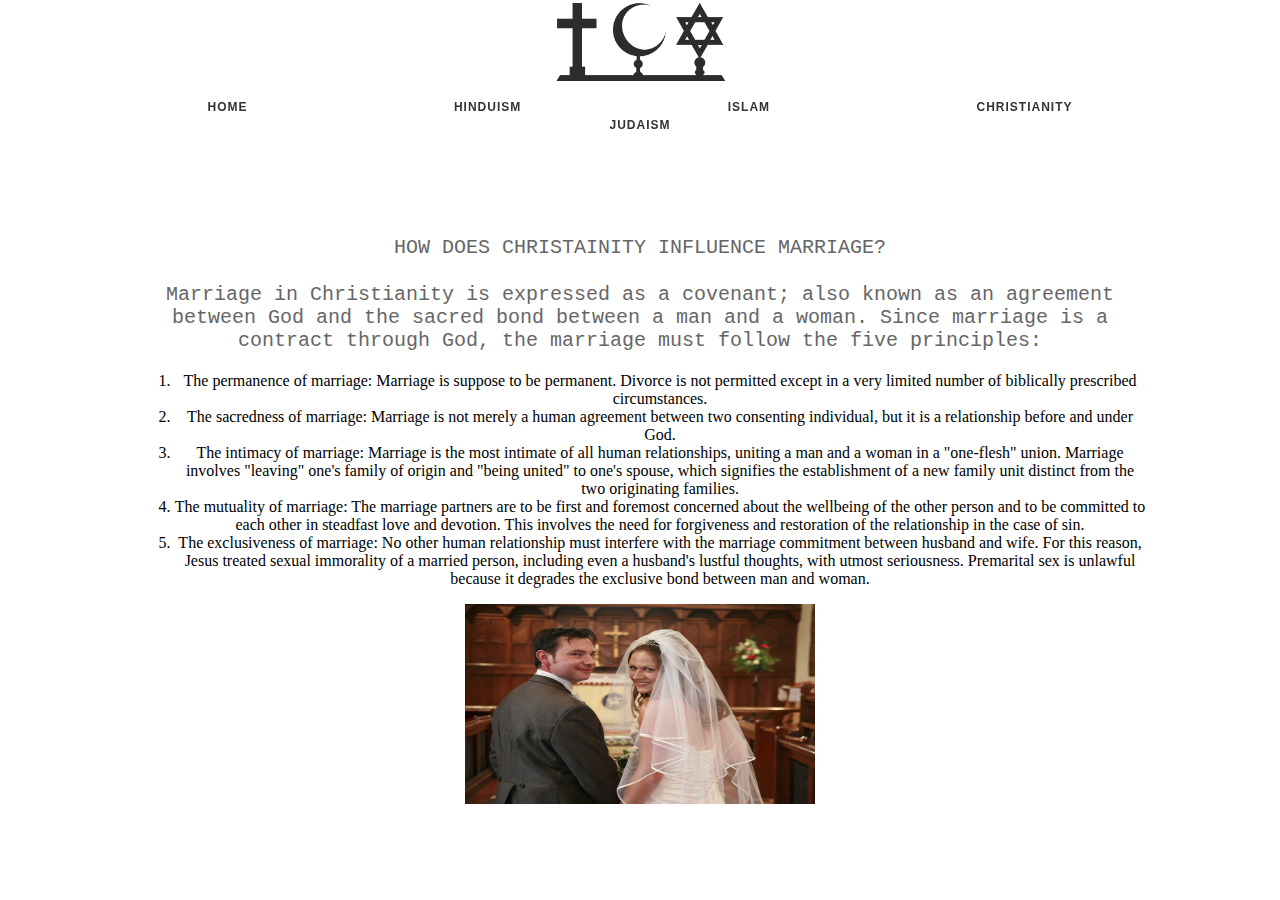
==== christ.html @ 5a82592e "first" ====
<!DOCTYPE html>
<html>
<head>
  <title>"Marriage among Christianity"</title>
  <link href="style.css" type="text/css" rel="stylesheet">
  <link href="https://fonts.googleapis.com/css?family=Raleway" type="text/css" rel="stylesheet" >
</head>
<body>
  <div class="navigation">
    <img src="r1.png" width="180px;" align="middle"/>
    <ul>
      <li>  <a href="index.html">Home</a>
      </li>
      <li>  <a href="hinduism.html">Hinduism</a>
      </li>
      <li>  <a href="isam.html">Islam</a>
      </li>
      <li>  <a href="christ.html">Christianity</a>
      </li>
      <li>  <a href="j.html">Judaism</a>
      </li>
    </ul>
  </div>
  <div class="content-box">
    <h1>How Does Christainity Influence Marriage? </h1>
    <div class="content-body">
      <p>Marriage in Christianity is expressed as a covenant; also known as an agreement between God and the sacred bond between a man and a woman. Since marriage is a contract through God, the marriage must follow the five principles:</p>
      <ol>
        <li> The permanence of marriage: Marriage is suppose to be permanent. Divorce is not permitted except in a very limited number of biblically prescribed circumstances.
        </li>
        <li>  The sacredness of marriage: Marriage is not merely a human agreement between two consenting individual, but it is a relationship before and under God.
        </li>
        <li>  The intimacy of marriage: Marriage is the most intimate of all human relationships, uniting a man and a woman in a "one-flesh" union. Marriage involves "leaving" one's family of origin and "being united" to one's spouse, which signifies the establishment of a new family unit distinct from the two originating families.
        </li>
        <li>  The mutuality of marriage: The marriage partners are to be first and foremost concerned about the wellbeing of the other person and to be committed to each other in steadfast love and devotion. This involves the need for forgiveness and restoration of the relationship in the case of sin.
        </li>
        <li>  The exclusiveness of marriage: No other human relationship must interfere with the marriage commitment between husband and wife. For this reason, Jesus treated sexual immorality of a married person, including even a husband's lustful thoughts, with utmost seriousness. Premarital sex is unlawful because it degrades the exclusive bond between man and woman. 
        </li>
      </ol>
      <img src="c.jpg" width="180px;"style="width:350px;height:200px;"/>
    </div >
  </div>
---- style.css ----
.navigation{
  background-color: rgba(255, 255, 255, 0.9);
  height: auto;
  text-align: center;
  position: fixed;
  left: 0;
  top: 0;
  z-index: 999;
}

.navigation ul {
  padding: 0;
}

.navigation li {
  color: #666666;
  display: inline;
  font-family: 'Roboto', sans-serif;
  font-size: 16px;
  font-weight: 100;
  letter-spacing: 2px;
  margin: 100px;
  text-transform: uppercase;
}
.content-box {
  background: rgba(255, 255, 255, 0.9);
  height: 200px;
  margin: 0 auto;
  position: relative;
  top: 220px;
  width: 80%;
}
.content-body {
  text-align: center;
}
.content-body a{
  color: #666666;
  font-family: 'Courier', sans-serif;
  font-size: 20px;
  font-weight: 100;
  text-align: center;
  line-height: 200px;
}
.content-body img{
  text-align: center;
  line-height: 500px;
}



h1,h2 {
  font-size: 20px;
  font-weight: 150;
  background: white ;
  color: #666666;
  font-family: 'Courier', sans-serif;
  position: relative;
  line-height: 30px;
  text-align: center;
  text-transform: uppercase;
}
h2{
    line-height: 250px;
}
p {
  color: #666666;
  font-family: 'Courier', sans-serif;
  font-size: 20px;
  font-weight: 100;
  text-align: center;
}

a{
    text-decoration: none;
    color: #333333;
    text-transform: uppercase;
    font-size: 12px;
    font-weight: 800;
    letter-spacing: 1px;
}
a:hover,
a:focus {
  color: #0085A1;
}
a img:hover,
a img:focus {
cursor: pointer;;
}
img {
    text-align: center;
}
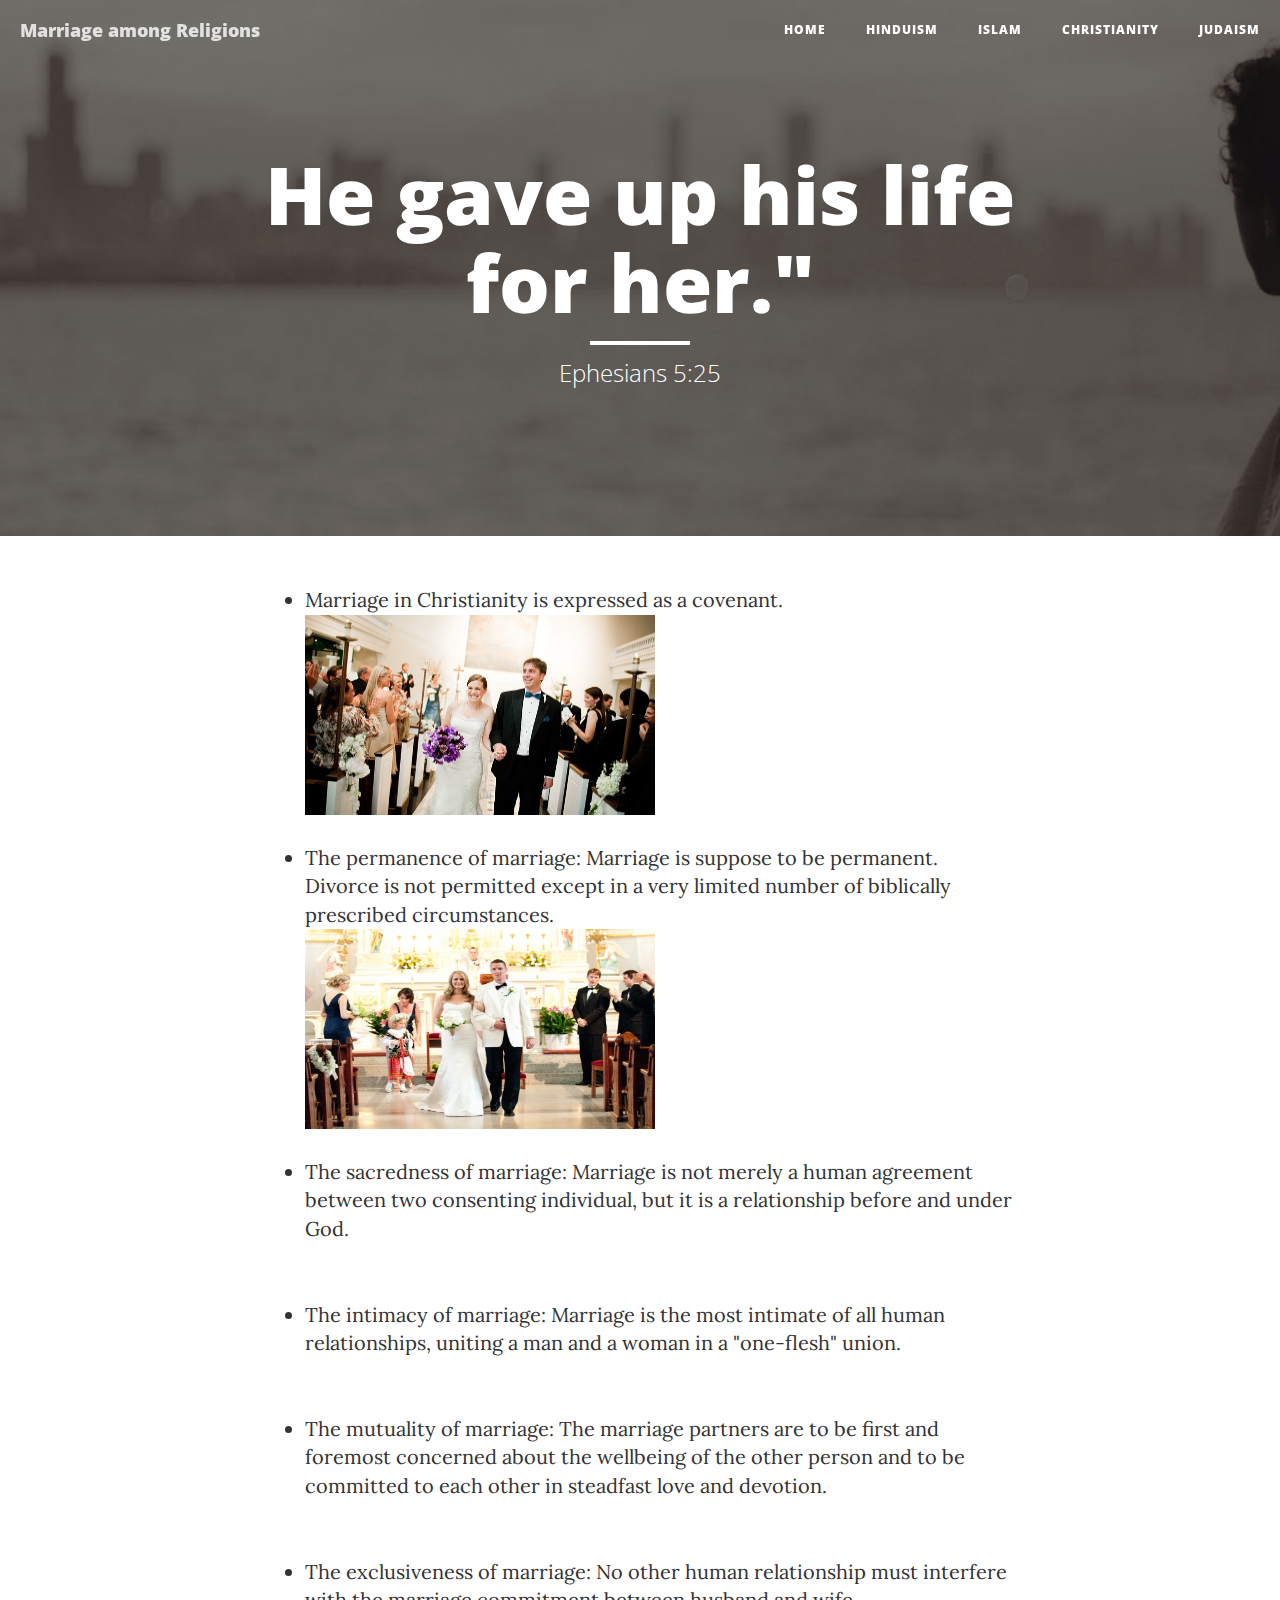
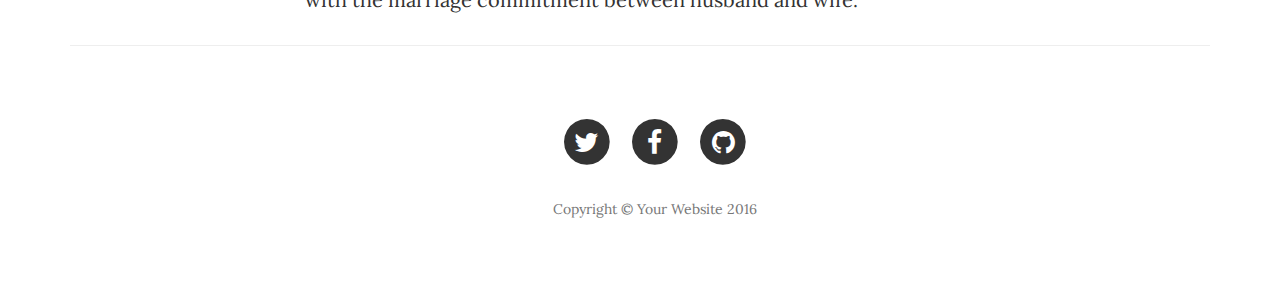
==== commit 057f1fd9: "6" ====
--- a/christ.html
+++ b/christ.html
@@ -1,42 +1,182 @@
 <!DOCTYPE html>
-<html>
+<html lang="en">
+
 <head>
-  <title>"Marriage among Christianity"</title>
-  <link href="style.css" type="text/css" rel="stylesheet">
-  <link href="https://fonts.googleapis.com/css?family=Raleway" type="text/css" rel="stylesheet" >
+
+    <meta charset="utf-8">
+    <meta http-equiv="X-UA-Compatible" content="IE=edge">
+    <meta name="viewport" content="width=device-width, initial-scale=1">
+    <meta name="description" content="">
+    <meta name="author" content="">
+
+    <title>Clean Blog - About</title>
+
+    <!-- Bootstrap Core CSS -->
+    <link href="vendor/bootstrap/css/bootstrap.min.css" rel="stylesheet">
+
+    <!-- Theme CSS -->
+    <link href="css/clean-blog.min.css" rel="stylesheet">
+
+    <!-- Custom Fonts -->
+    <link href="vendor/font-awesome/css/font-awesome.min.css" rel="stylesheet" type="text/css">
+    <link href='https://fonts.googleapis.com/css?family=Lora:400,700,400italic,700italic' rel='stylesheet' type='text/css'>
+    <link href='https://fonts.googleapis.com/css?family=Open+Sans:300italic,400italic,600italic,700italic,800italic,400,300,600,700,800' rel='stylesheet' type='text/css'>
+
+    <!-- HTML5 Shim and Respond.js IE8 support of HTML5 elements and media queries -->
+    <!-- WARNING: Respond.js doesn't work if you view the page via file:// -->
+    <!--[if lt IE 9]>
+        <script src="https://oss.maxcdn.com/libs/html5shiv/3.7.0/html5shiv.js"></script>
+        <script src="https://oss.maxcdn.com/libs/respond.js/1.4.2/respond.min.js"></script>
+    <![endif]-->
+
 </head>
+
 <body>
-  <div class="navigation">
-    <img src="r1.png" width="180px;" align="middle"/>
-    <ul>
-      <li>  <a href="index.html">Home</a>
-      </li>
-      <li>  <a href="hinduism.html">Hinduism</a>
-      </li>
-      <li>  <a href="isam.html">Islam</a>
-      </li>
-      <li>  <a href="christ.html">Christianity</a>
-      </li>
-      <li>  <a href="j.html">Judaism</a>
-      </li>
-    </ul>
-  </div>
-  <div class="content-box">
-    <h1>How Does Christainity Influence Marriage? </h1>
-    <div class="content-body">
-      <p>Marriage in Christianity is expressed as a covenant; also known as an agreement between God and the sacred bond between a man and a woman. Since marriage is a contract through God, the marriage must follow the five principles:</p>
-      <ol>
-        <li> The permanence of marriage: Marriage is suppose to be permanent. Divorce is not permitted except in a very limited number of biblically prescribed circumstances.
-        </li>
-        <li>  The sacredness of marriage: Marriage is not merely a human agreement between two consenting individual, but it is a relationship before and under God.
-        </li>
-        <li>  The intimacy of marriage: Marriage is the most intimate of all human relationships, uniting a man and a woman in a "one-flesh" union. Marriage involves "leaving" one's family of origin and "being united" to one's spouse, which signifies the establishment of a new family unit distinct from the two originating families.
-        </li>
-        <li>  The mutuality of marriage: The marriage partners are to be first and foremost concerned about the wellbeing of the other person and to be committed to each other in steadfast love and devotion. This involves the need for forgiveness and restoration of the relationship in the case of sin.
-        </li>
-        <li>  The exclusiveness of marriage: No other human relationship must interfere with the marriage commitment between husband and wife. For this reason, Jesus treated sexual immorality of a married person, including even a husband's lustful thoughts, with utmost seriousness. Premarital sex is unlawful because it degrades the exclusive bond between man and woman. 
-        </li>
-      </ol>
-      <img src="c.jpg" width="180px;"style="width:350px;height:200px;"/>
-    </div >
-  </div>
+
+    <!-- Navigation -->
+    <nav class="navbar navbar-default navbar-custom navbar-fixed-top">
+        <div class="container-fluid">
+            <!-- Brand and toggle get grouped for better mobile display -->
+            <div class="navbar-header page-scroll">
+                <button type="button" class="navbar-toggle" data-toggle="collapse" data-target="#bs-example-navbar-collapse-1">
+                    <span class="sr-only">Toggle navigation</span>
+                    Menu <i class="fa fa-bars"></i>
+                </button>
+                <a class="navbar-brand" href="index.html">Marriage among Religions </a>
+            </div>
+
+            <!-- Collect the nav links, forms, and other content for toggling -->
+            <div class="collapse navbar-collapse" id="bs-example-navbar-collapse-1">
+                <ul class="nav navbar-nav navbar-right">
+                  <li>
+                      <a href="index.html">Home</a>
+                  </li>
+                  <li>
+                      <a href="hindu.html">Hinduism</a>
+                  </li>
+                  <li>
+                      <a href="islam.html">Islam</a>
+                  </li>
+                  <li>
+                      <a href="christ.html">Christianity</a>
+                  </li>
+                  <li>
+                    <a href="judaism.html">Judaism</a>
+                </li>
+                </ul>
+            </div>
+            <!-- /.navbar-collapse -->
+        </div>
+        <!-- /.container -->
+    </nav>
+
+    <!-- Page Header -->
+    <!-- Set your background image for this header on the line below. -->
+    <header class="intro-header" style="background-image: url('img/about-bg.jpg')">
+        <div class="container">
+            <div class="row">
+                <div class="col-lg-8 col-lg-offset-2 col-md-10 col-md-offset-1">
+                    <div class="page-heading">
+                        <h1> He gave up his life for her."</h1>
+                        <hr class="small">
+                        <span class="subheading">Ephesians 5:25</span>
+                    </div>
+                </div>
+            </div>
+        </div>
+    </header>
+
+    <!-- Main Content -->
+    <div class="container">
+        <div class="row">
+            <div class="col-lg-8 col-lg-offset-2 col-md-10 col-md-offset-1">
+              <ul>
+                <li>
+                    Marriage in Christianity is expressed as a covenant.
+                </li>
+                  <img src="img/c.jpg" width="180px;"style="width:350px;height:200px;"/>
+                <br>
+                <br>
+                <li>
+                  The permanence of marriage: Marriage is suppose to be permanent. Divorce is not permitted except in a very limited number of biblically prescribed circumstances.
+                </li>
+                  <img src="img/c2.jpg" width="180px;"style="width:350px;height:200px;"/>
+                <br>
+                <br>
+                <li>
+                  The sacredness of marriage: Marriage is not merely a human agreement between two consenting individual, but it is a relationship before and under God.
+                </li>
+                <br>
+                <br>
+                <li>
+                  The intimacy of marriage: Marriage is the most intimate of all human relationships, uniting a man and a woman in a "one-flesh" union.
+                </li>
+                <br>
+                <br>
+                <li>
+                  The mutuality of marriage: The marriage partners are to be first and foremost concerned about the wellbeing of the other person and to be committed to each other in steadfast love and devotion.
+                </li>
+                <br>
+                <br>
+                <li>
+                  The exclusiveness of marriage: No other human relationship must interfere with the marriage commitment between husband and wife.
+               </li>
+             </ul>
+        </div>
+    </div>
+
+    <hr>
+
+    <!-- Footer -->
+    <footer>
+        <div class="container">
+            <div class="row">
+                <div class="col-lg-8 col-lg-offset-2 col-md-10 col-md-offset-1">
+                    <ul class="list-inline text-center">
+                        <li>
+                            <a href="#">
+                                <span class="fa-stack fa-lg">
+                                    <i class="fa fa-circle fa-stack-2x"></i>
+                                    <i class="fa fa-twitter fa-stack-1x fa-inverse"></i>
+                                </span>
+                            </a>
+                        </li>
+                        <li>
+                            <a href="#">
+                                <span class="fa-stack fa-lg">
+                                    <i class="fa fa-circle fa-stack-2x"></i>
+                                    <i class="fa fa-facebook fa-stack-1x fa-inverse"></i>
+                                </span>
+                            </a>
+                        </li>
+                        <li>
+                            <a href="#">
+                                <span class="fa-stack fa-lg">
+                                    <i class="fa fa-circle fa-stack-2x"></i>
+                                    <i class="fa fa-github fa-stack-1x fa-inverse"></i>
+                                </span>
+                            </a>
+                        </li>
+                    </ul>
+                    <p class="copyright text-muted">Copyright &copy; Your Website 2016</p>
+                </div>
+            </div>
+        </div>
+    </footer>
+
+    <!-- jQuery -->
+    <script src="vendor/jquery/jquery.min.js"></script>
+
+    <!-- Bootstrap Core JavaScript -->
+    <script src="vendor/bootstrap/js/bootstrap.min.js"></script>
+
+    <!-- Contact Form JavaScript -->
+    <script src="js/jqBootstrapValidation.js"></script>
+    <script src="js/contact_me.js"></script>
+
+    <!-- Theme JavaScript -->
+    <script src="js/clean-blog.min.js"></script>
+
+</body>
+
+</html>
--- a/css/clean-blog.min.css
+++ b/css/clean-blog.min.css
@@ -0,0 +1,5 @@
+/*!
+ * Start Bootstrap - Clean Blog v3.3.7+1 (http://startbootstrap.com/template-overviews/clean-blog)
+ * Copyright 2013-2017 Start Bootstrap
+ * Licensed under MIT (https://github.com/BlackrockDigital/startbootstrap/blob/gh-pages/LICENSE)
+ */a,body{color:#333}.navbar-custom .nav li a,.navbar-custom .navbar-brand,h1,h2,h3,h4,h5,h6{font-weight:800}.caption,.intro-header .page-heading,.intro-header .site-heading,footer .copyright{text-align:center}body{font-family:Lora,'Times New Roman',serif;font-size:20px;-webkit-tap-highlight-color:#0085A1}.intro-header .page-heading .subheading,.intro-header .post-heading .subheading,.intro-header .site-heading .subheading,.navbar-custom,h1,h2,h3,h4,h5,h6{font-family:'Open Sans','Helvetica Neue',Helvetica,Arial,sans-serif}p{line-height:1.5;margin:30px 0}p a{text-decoration:underline}a:focus,a:hover{color:#0085A1}a img:focus,a img:hover{cursor:zoom-in}blockquote{color:#777;font-style:italic}hr.small{max-width:100px;margin:15px auto;border-width:4px;border-color:#fff}.navbar-custom{position:absolute;top:0;left:0;width:100%;z-index:3}.navbar-custom .navbar-header .navbar-toggle{color:#777;font-weight:800;text-transform:uppercase;font-size:12px}.navbar-custom .nav li a{text-transform:uppercase;font-size:12px;letter-spacing:1px}@media only screen and (min-width:768px){.navbar-custom{background:0 0;border-bottom:1px solid transparent}.navbar-custom .navbar-brand{color:#fff;padding:20px}.navbar-custom .navbar-brand:focus,.navbar-custom .navbar-brand:hover{color:rgba(255,255,255,.8)}.navbar-custom .nav li a{color:#fff;padding:20px}.navbar-custom .nav li a:focus,.navbar-custom .nav li a:hover{color:rgba(255,255,255,.8)}.navbar-custom .nav li ul.dropdown-menu a{color:#333}.navbar-custom .nav li ul.dropdown-menu a:focus,.navbar-custom .nav li ul.dropdown-menu a:hover{color:#0085A1}}@media only screen and (min-width:1170px){.navbar-custom{-webkit-transition:background-color .3s;-moz-transition:background-color .3s;transition:background-color .3s;-webkit-transform:translate3d(0,0,0);-moz-transform:translate3d(0,0,0);-ms-transform:translate3d(0,0,0);-o-transform:translate3d(0,0,0);transform:translate3d(0,0,0);-webkit-backface-visibility:hidden;backface-visibility:hidden}.navbar-custom.is-fixed{position:fixed;top:-61px;background-color:rgba(255,255,255,.9);border-bottom:1px solid #f2f2f2;-webkit-transition:-webkit-transform .3s;-moz-transition:-moz-transform .3s;transition:transform .3s}.navbar-custom.is-fixed .navbar-brand{color:#333}.navbar-custom.is-fixed .navbar-brand:focus,.navbar-custom.is-fixed .navbar-brand:hover{color:#0085A1}.navbar-custom.is-fixed .nav li a{color:#333}.navbar-custom.is-fixed .nav li a:focus,.navbar-custom.is-fixed .nav li a:hover{color:#0085A1}.navbar-custom.is-visible{-webkit-transform:translate3d(0,100%,0);-moz-transform:translate3d(0,100%,0);-ms-transform:translate3d(0,100%,0);-o-transform:translate3d(0,100%,0);transform:translate3d(0,100%,0)}}.intro-header{background:center center no-repeat;-webkit-background-size:cover;-moz-background-size:cover;background-size:cover;-o-background-size:cover;margin-bottom:50px}.intro-header .page-heading,.intro-header .post-heading,.intro-header .site-heading{padding:100px 0 50px;color:#fff}.intro-header .page-heading h1,.intro-header .site-heading h1{margin-top:0;font-size:50px}.intro-header .page-heading .subheading,.intro-header .site-heading .subheading{font-size:24px;line-height:1.1;display:block;font-weight:300;margin:10px 0 0}@media only screen and (min-width:768px){.intro-header .page-heading,.intro-header .post-heading,.intro-header .site-heading{padding:150px 0}.intro-header .page-heading h1,.intro-header .site-heading h1{font-size:80px}}.intro-header .post-heading h1{font-size:35px}.intro-header .post-heading .meta,.intro-header .post-heading .subheading{line-height:1.1;display:block}.intro-header .post-heading .subheading{font-size:24px;margin:10px 0 30px;font-weight:600}.intro-header .post-heading .meta{font-family:Lora,'Times New Roman',serif;font-style:italic;font-weight:300;font-size:20px}.intro-header .post-heading .meta a{color:#fff}@media only screen and (min-width:768px){.intro-header .post-heading h1{font-size:55px}.intro-header .post-heading .subheading{font-size:30px}}.post-preview>a{color:#333}.post-preview>a:focus,.post-preview>a:hover{text-decoration:none;color:#0085A1}.post-preview>a>.post-title{font-size:30px;margin-top:30px;margin-bottom:10px}.post-preview>a>.post-subtitle{margin:0 0 10px;font-weight:300}.post-preview>.post-meta{color:#777;font-size:18px;font-style:italic;margin-top:0}.post-preview>.post-meta>a{text-decoration:none;color:#333}.post-preview>.post-meta>a:focus,.post-preview>.post-meta>a:hover{color:#0085A1;text-decoration:underline}@media only screen and (min-width:768px){.post-preview>a>.post-title{font-size:36px}}.section-heading{font-size:36px;margin-top:60px;font-weight:700}.btn,.pager li>a,.pager li>span{font-family:'Open Sans','Helvetica Neue',Helvetica,Arial,sans-serif;text-transform:uppercase;font-weight:800;letter-spacing:1px}.caption{font-size:14px;padding:10px;font-style:italic;margin:0;display:block;border-bottom-right-radius:5px;border-bottom-left-radius:5px}footer{padding:50px 0 65px}footer .list-inline{margin:0;padding:0}footer .copyright{font-size:14px;margin-bottom:0}.floating-label-form-group{font-size:14px;position:relative;margin-bottom:0;padding-bottom:.5em;border-bottom:1px solid #eee}.floating-label-form-group input,.floating-label-form-group textarea{z-index:1;position:relative;padding-right:0;padding-left:0;border:none;border-radius:0;font-size:1.5em;background:0 0;box-shadow:none!important;resize:none}.floating-label-form-group label{display:block;z-index:0;position:relative;top:2em;margin:0;font-size:.85em;line-height:1.764705882em;vertical-align:middle;vertical-align:baseline;opacity:0;-webkit-transition:top .3s ease,opacity .3s ease;-moz-transition:top .3s ease,opacity .3s ease;-ms-transition:top .3s ease,opacity .3s ease;transition:top .3s ease,opacity .3s ease}.floating-label-form-group::not(:first-child){padding-left:14px;border-left:1px solid #eee}.floating-label-form-group-with-value label{top:0;opacity:1}.floating-label-form-group-with-focus label{color:#0085A1}form .row:first-child .floating-label-form-group{border-top:1px solid #eee}.btn{font-size:14px;border-radius:0;padding:15px 25px}.btn-lg{font-size:16px;padding:25px 35px}.btn-default:focus,.btn-default:hover{background-color:#0085A1;border:1px solid #0085A1;color:#fff}.pager{margin:20px 0 0}.pager li>a,.pager li>span{font-size:14px;padding:15px 25px;background-color:#fff;border-radius:0}.pager li>a:focus,.pager li>a:hover{color:#fff;background-color:#0085A1;border:1px solid #0085A1}.pager .disabled>a,.pager .disabled>a:focus,.pager .disabled>a:hover,.pager .disabled>span{color:#777;background-color:#333;cursor:not-allowed}::-moz-selection{color:#fff;text-shadow:none;background:#0085A1}::selection{color:#fff;text-shadow:none;background:#0085A1}img::selection{color:#fff;background:0 0}img::-moz-selection{color:#fff;background:0 0}